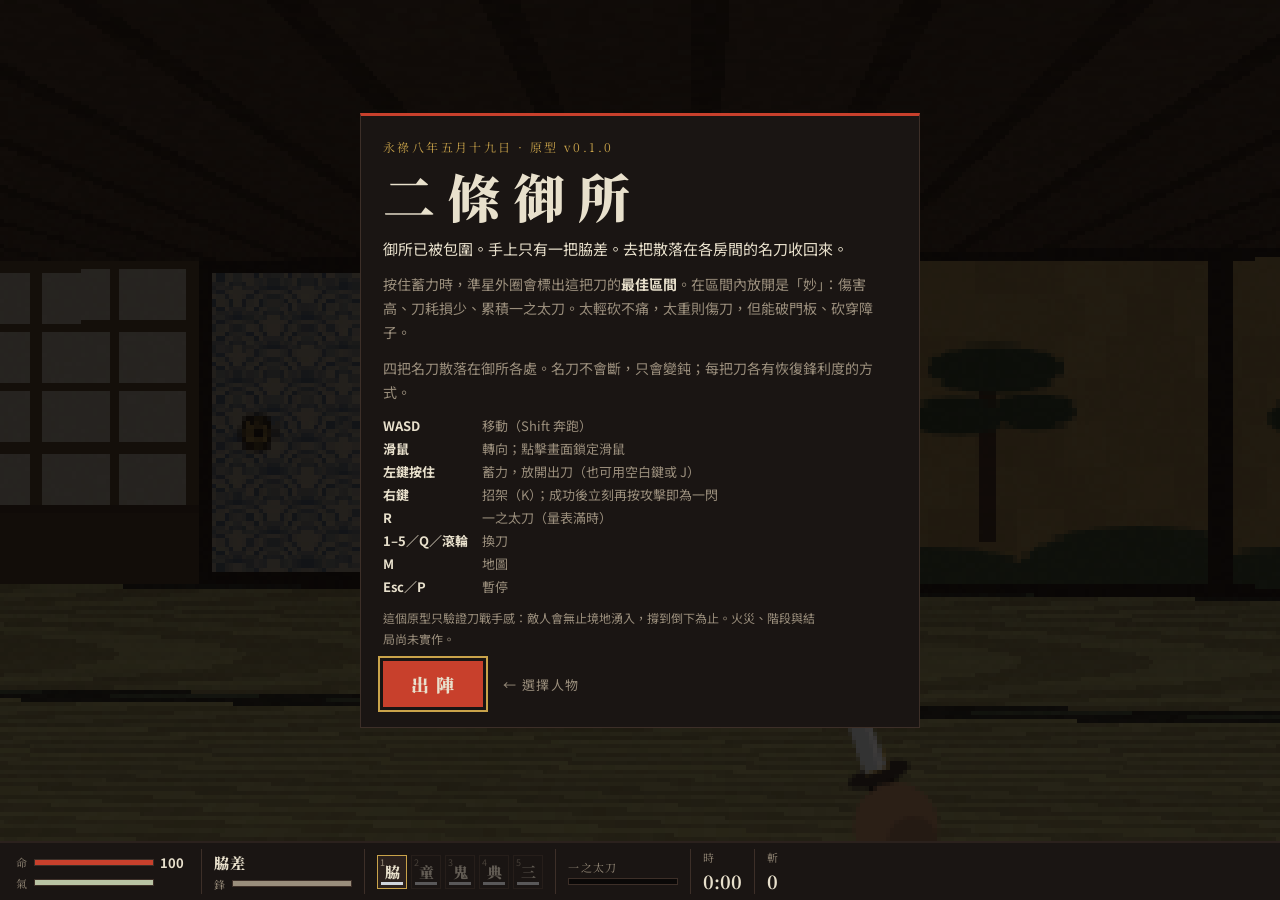
==== nijo_gosho/index.html @ 81eef3d2 "Add root scenario hub and 足利義輝 prototype (nijo_gosho v0.1.0) - index.html: scenario selection page; " ====
<!doctype html>
<html lang="zh-Hant">
<head>
<meta charset="utf-8">
<meta name="viewport" content="width=device-width,initial-scale=1,viewport-fit=cover,user-scalable=no">
<title>二條御所</title>
<link rel="preconnect" href="https://fonts.googleapis.com">
<link rel="stylesheet" href="https://fonts.googleapis.com/css2?family=Noto+Serif+TC:wght@500;900&family=Noto+Sans+TC:wght@400;700&display=swap">
<link rel="stylesheet" href="css/style.css">
</head>
<body>
<div id="app">
  <div id="view">
    <canvas id="cv" aria-label="遊戲畫面"></canvas>
    <canvas id="ui" aria-hidden="true"></canvas>
    <div id="toast" role="status"></div>
    <div id="touch" hidden>
      <div id="knob" hidden></div>
      <button class="tbtn" id="tOugi" type="button">奧</button>
      <button class="tbtn" id="tSwap" type="button">換</button>
      <button class="tbtn" id="tParry" type="button">受</button>
      <button class="tbtn" id="tAtk" type="button">斬</button>
    </div>
    <div id="screen"><div class="panel" id="panel"></div></div>
  </div>
  <div id="hud">
    <div class="cell bars" id="hpCell">
      <div class="bar"><span class="lbl">命</span><div class="track hp"><i id="bHp"></i></div><b id="vHp">100</b></div>
      <div class="bar"><span class="lbl">氣</span><div class="track st"><i id="bSt"></i></div></div>
    </div>
    <div class="cell blade" id="sharpCell">
      <div class="bname" id="bName">脇差</div>
      <div class="bar"><span class="lbl">鋒</span><div class="track sh"><i id="bSharp"></i></div></div>
    </div>
    <div class="cell slots" id="slots"></div>
    <div class="cell ougi" id="ougiCell"><span class="lbl">一之太刀</span><div class="track og"><i id="bOugi"></i></div></div>
    <div class="cell stat"><span class="lbl">時</span><b id="vTime">0:00</b></div>
    <div class="cell stat"><span class="lbl">斬</span><b id="vKills">0</b></div>
  </div>
</div>
<script src="js/config.js"></script>
<script src="js/util.js"></script>
<script src="js/audio.js"></script>
<script src="js/assets.js"></script>
<script src="js/map.js"></script>
<script src="js/world.js"></script>
<script src="js/render.js"></script>
<script src="js/fp.js"></script>
<script src="js/enemies.js"></script>
<script src="js/combat.js"></script>
<script src="js/input.js"></script>
<script src="js/hud.js"></script>
<script src="js/main.js"></script>
</body>
</html>
---- nijo_gosho/css/style.css ----
/* 漆黑・朱・金・和紙 */
:root {
  --urushi: #0e0b0a; --sumi: #1a1513; --kaba: #2b211d; --line: #3d2f28;
  --shu: #c8402c; --kin: #c9a34a; --washi: #e8e0cc; --dim: #9a8e7c; --ai: #4f6f93;
  --f-serif: 'Noto Serif TC', 'Songti TC', 'PMingLiU', serif;
  --f-sans: 'Noto Sans TC', 'Microsoft JhengHei', 'PingFang TC', system-ui, sans-serif;
  color-scheme: dark;
}
* { box-sizing: border-box; }
html, body { height: 100%; margin: 0; background: var(--urushi); color: var(--washi); font-family: var(--f-sans); overflow: hidden; touch-action: none; -webkit-user-select: none; user-select: none; }
#app { height: 100%; display: flex; flex-direction: column; padding-top: env(safe-area-inset-top, 0px); }
#view { flex: 1; position: relative; min-height: 0; background: #000; }
#cv, #ui { position: absolute; inset: 0; width: 100%; height: 100%; display: block; }
#cv { image-rendering: pixelated; image-rendering: crisp-edges; }
#ui { pointer-events: none; }

#toast { position: absolute; left: 50%; top: 14%; transform: translateX(-50%); font-family: var(--f-serif); font-weight: 900; font-size: clamp(16px, 3vw, 24px); color: var(--washi); text-shadow: 0 2px 0 #000, 0 0 12px rgba(0,0,0,.8); letter-spacing: .12em; opacity: 0; transition: opacity .15s; pointer-events: none; white-space: nowrap; max-width: calc(100% - 32px); overflow: hidden; text-overflow: ellipsis; }
#toast.show { opacity: 1; }

#hud { display: flex; flex-wrap: wrap; align-items: stretch; background: var(--sumi); border-top: 2px solid var(--kaba); padding: 6px 16px calc(6px + env(safe-area-inset-bottom, 0px)); gap: 4px 0; }
.cell { display: flex; flex-direction: column; justify-content: center; gap: 3px; padding-inline: 12px; border-left: 1px solid var(--line); min-width: 0; }
.cell:first-child { border-left: 0; padding-left: 0; }
.lbl { font-size: 11px; color: var(--dim); letter-spacing: .12em; font-family: var(--f-serif); }
.bar { display: flex; align-items: center; gap: 6px; }
.track { position: relative; width: 120px; height: 7px; background: #0a0807; border: 1px solid var(--line); overflow: hidden; }
.track i { position: absolute; inset: 0 auto 0 0; width: 100%; background: var(--washi); }
.track.hp i { background: var(--shu); }
.track.st i { background: #b9c4a4; }
.track.sh i { background: #cfd5dc; }
.track.og { width: 110px; }
.track.og i { background: var(--kin); }
.bars b { font-size: 13px; font-variant-numeric: tabular-nums; min-width: 2.2em; }
#hpCell.low .track.hp { box-shadow: 0 0 0 1px var(--shu); }
.bname { font-family: var(--f-serif); font-weight: 900; font-size: 15px; letter-spacing: .08em; white-space: nowrap; }
#sharpCell.dull .bname { color: var(--dim); }
#sharpCell.dull .track.sh { border-color: var(--shu); }
#sharpCell.inf .track.sh i { background: var(--dim); }
.slots { flex-direction: row; align-items: center; gap: 4px; }
.slot { position: relative; width: 30px; height: 34px; border: 1px solid var(--line); display: flex; flex-direction: column; align-items: center; justify-content: center; opacity: .35; }
.slot .k { position: absolute; left: 2px; top: 0; font-size: 9px; color: var(--dim); }
.slot .m { font-family: var(--f-serif); font-weight: 900; font-size: 15px; line-height: 1; }
.slot .s { position: absolute; left: 3px; right: 3px; bottom: 3px; height: 3px; background: #0a0807; }
.slot .s i { position: absolute; inset: 0 auto 0 0; background: #cfd5dc; }
.slot.own { opacity: 1; }
.slot.cur { border-color: var(--kin); background: var(--kaba); }
.slot.dull .m { color: var(--shu); }
#ougiCell.ready .lbl { color: var(--kin); }
#ougiCell.ready .track.og { box-shadow: 0 0 6px var(--kin); }
.stat b { font-size: 18px; font-variant-numeric: tabular-nums; font-family: var(--f-serif); }

#screen { position: absolute; inset: 0; display: flex; align-items: center; justify-content: center; background: rgba(8,6,5,.78); padding-inline: 16px; overflow-y: auto; }
#screen[hidden] { display: none; }
.panel { width: min(560px, 100%); margin-block: 16px; background: var(--sumi); border: 1px solid var(--line); border-top: 3px solid var(--shu); padding: 22px 22px 20px; display: flex; flex-direction: column; gap: 12px; }
.eyebrow { font-family: var(--f-serif); font-size: 12px; color: var(--kin); letter-spacing: .2em; }
.panel h1 { margin: 0; font-family: var(--f-serif); font-weight: 900; font-size: clamp(34px, 8vw, 52px); letter-spacing: .25em; line-height: 1.1; }
.panel p { margin: 0; color: var(--dim); font-size: 14px; line-height: 1.7; max-width: 62ch; }
.panel p.lead { color: var(--washi); font-size: 15px; }
.panel p b { color: var(--washi); }
.panel .hint { font-size: 12px; }
.keys { display: grid; grid-template-columns: auto 1fr; gap: 4px 14px; margin: 0; font-size: 13px; }
.keys dt { font-weight: 700; white-space: nowrap; }
.keys dd { margin: 0; color: var(--dim); }
.stats { display: grid; grid-template-columns: repeat(auto-fill, minmax(84px, 1fr)); gap: 10px; }
.stats div { display: flex; flex-direction: column; }
.stats .val { font-family: var(--f-serif); font-weight: 900; font-size: 22px; font-variant-numeric: tabular-nums; }
.btn { align-self: flex-start; background: var(--shu); color: var(--washi); border: 0; font-family: var(--f-serif); font-weight: 900; font-size: 18px; letter-spacing: .4em; padding: 10px 22px 10px 28px; cursor: pointer; }
.panel .row { display: flex; align-items: center; gap: 20px; flex-wrap: wrap; }
.back { color: var(--dim); font-size: 13px; text-decoration: none; letter-spacing: .1em; }
.back:hover, .back:focus-visible { color: var(--washi); }
.btn:focus-visible { outline: 2px solid var(--kin); outline-offset: 3px; }

#touch { position: absolute; inset: 0; }
#knob { position: absolute; width: 56px; height: 56px; margin: -28px 0 0 -28px; border-radius: 50%; border: 2px solid rgba(201,163,74,.6); background: rgba(201,163,74,.12); pointer-events: none; }
.tbtn { position: absolute; border-radius: 50%; border: 2px solid rgba(232,224,204,.35); background: rgba(26,21,19,.55); color: var(--washi); font-family: var(--f-serif); font-weight: 900; font-size: 16px; display: flex; align-items: center; justify-content: center; touch-action: none; padding: 0; }
.tbtn.on { background: rgba(200,64,44,.45); }
#tAtk { right: 18px; bottom: 20px; width: 86px; height: 86px; font-size: 22px; border-color: rgba(200,64,44,.8); }
#tParry { right: 116px; bottom: 18px; width: 62px; height: 62px; }
#tSwap { right: 30px; bottom: 120px; width: 50px; height: 50px; font-size: 14px; }
#tOugi { right: 96px; bottom: 96px; width: 50px; height: 50px; font-size: 14px; border-color: rgba(201,163,74,.7); }

@media (max-width: 720px) {
  .track { width: 80px; } .track.og { width: 70px; }
  .cell { padding-inline: 8px; }
  .bname { font-size: 13px; }
}
@media (max-height: 480px), (max-width: 560px) {
  #hud { flex-wrap: nowrap; overflow: hidden; padding-block: 4px; }
  .cell { padding-inline: 6px; gap: 2px; }
  .track { width: 56px; height: 6px; } .track.og { width: 48px; }
  .bars b { display: none; }
  .bname { font-size: 12px; }
  .slot { width: 22px; height: 26px; } .slot .m { font-size: 12px; } .slot .k { display: none; }
  #ougiCell .lbl { font-size: 10px; letter-spacing: 0; }
  .stat b { font-size: 14px; }
}
@media (prefers-reduced-motion: reduce) { #toast { transition: none; } }
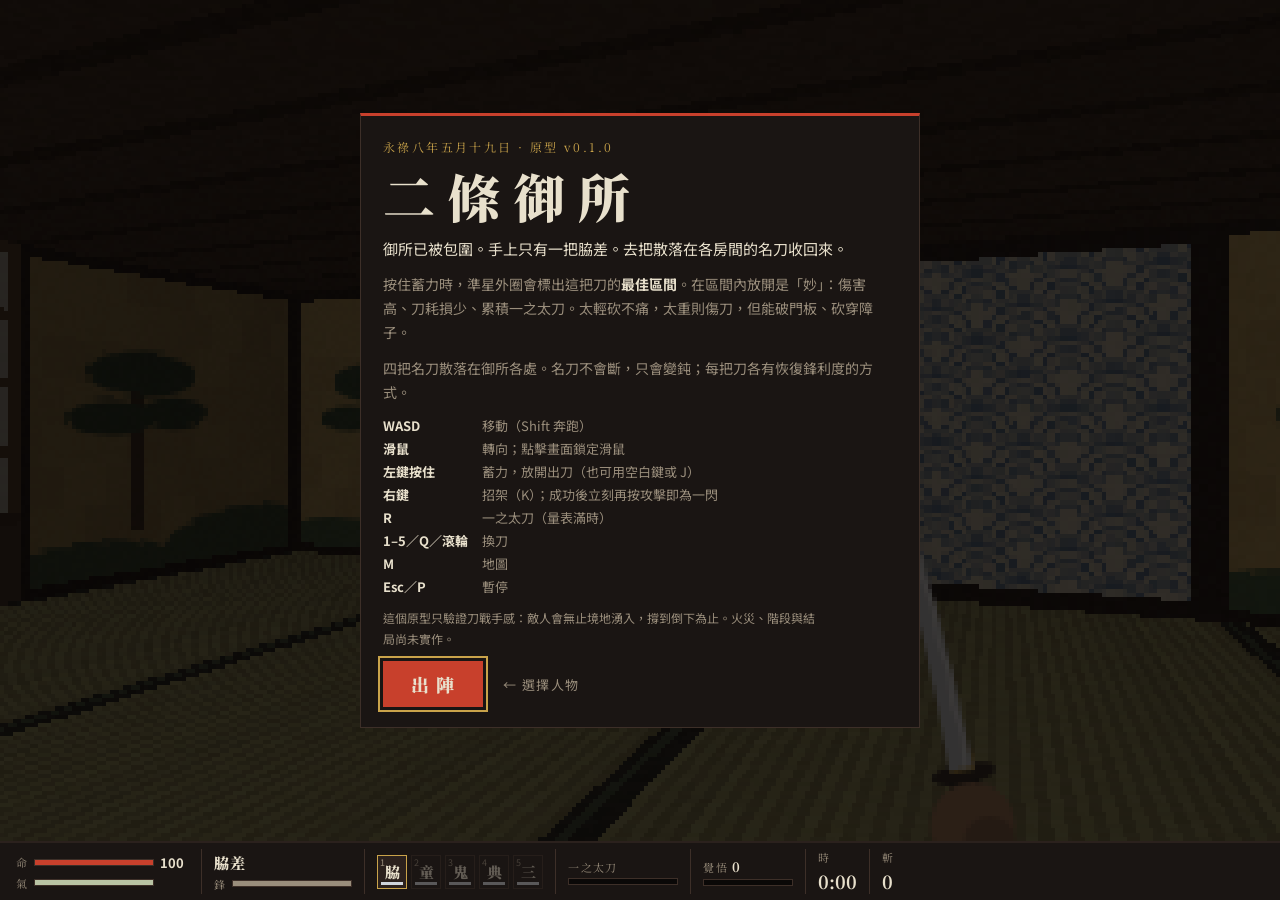
==== commit 5d9635a8: "nijo_gosho: distinct blade identities and kakugo upgrades - Each meito has its own stance, swing pat" ====
--- a/nijo_gosho/index.html
+++ b/nijo_gosho/index.html
@@ -14,6 +14,7 @@
     <canvas id="cv" aria-label="遊戲畫面"></canvas>
     <canvas id="ui" aria-hidden="true"></canvas>
     <div id="toast" role="status"></div>
+    <div id="jisei" hidden aria-label="辭世之句"></div>
     <div id="touch" hidden>
       <div id="knob" hidden></div>
       <button class="tbtn" id="tOugi" type="button">奧</button>
@@ -34,6 +35,7 @@
     </div>
     <div class="cell slots" id="slots"></div>
     <div class="cell ougi" id="ougiCell"><span class="lbl">一之太刀</span><div class="track og"><i id="bOugi"></i></div></div>
+    <div class="cell kakugo"><span class="lbl">覺悟 <b id="vLevel">0</b></span><div class="track kg"><i id="bKakugo"></i></div></div>
     <div class="cell stat"><span class="lbl">時</span><b id="vTime">0:00</b></div>
     <div class="cell stat"><span class="lbl">斬</span><b id="vKills">0</b></div>
   </div>
--- a/nijo_gosho/css/style.css
+++ b/nijo_gosho/css/style.css
@@ -73,17 +73,40 @@
 #knob { position: absolute; width: 56px; height: 56px; margin: -28px 0 0 -28px; border-radius: 50%; border: 2px solid rgba(201,163,74,.6); background: rgba(201,163,74,.12); pointer-events: none; }
 .tbtn { position: absolute; border-radius: 50%; border: 2px solid rgba(232,224,204,.35); background: rgba(26,21,19,.55); color: var(--washi); font-family: var(--f-serif); font-weight: 900; font-size: 16px; display: flex; align-items: center; justify-content: center; touch-action: none; padding: 0; }
 .tbtn.on { background: rgba(200,64,44,.45); }
-#tAtk { right: 18px; bottom: 20px; width: 86px; height: 86px; font-size: 22px; border-color: rgba(200,64,44,.8); }
-#tParry { right: 116px; bottom: 18px; width: 62px; height: 62px; }
-#tSwap { right: 30px; bottom: 120px; width: 50px; height: 50px; font-size: 14px; }
-#tOugi { right: 96px; bottom: 96px; width: 50px; height: 50px; font-size: 14px; border-color: rgba(201,163,74,.7); }
+/* 按鈕整組往上，避開手機底部的系統手勢區與拇指根部 */
+#tAtk { right: 22px; bottom: 34%; width: 86px; height: 86px; font-size: 22px; border-color: rgba(200,64,44,.8); }
+#tParry { right: 122px; bottom: calc(34% - 6px); width: 62px; height: 62px; }
+#tSwap { right: 36px; bottom: calc(34% + 100px); width: 50px; height: 50px; font-size: 14px; }
+#tOugi { right: 104px; bottom: calc(34% + 76px); width: 50px; height: 50px; font-size: 14px; border-color: rgba(201,163,74,.7); }
+@media (max-height: 420px) {
+  #tAtk { bottom: 22%; } #tParry { bottom: calc(22% - 6px); }
+  #tSwap { bottom: calc(22% + 96px); } #tOugi { bottom: calc(22% + 72px); }
+}
 
 @media (max-width: 720px) {
   .track { width: 80px; } .track.og { width: 70px; }
   .cell { padding-inline: 8px; }
   .bname { font-size: 13px; }
 }
+/* 覺悟 */
+.track.kg { width: 90px; } .track.kg i { background: #b9a4d8; }
+.kakugo .lbl b { color: var(--washi); font-family: var(--f-serif); font-size: 13px; }
+.cards { display: flex; flex-direction: column; gap: 10px; }
+.card { display: grid; grid-template-columns: auto 1fr auto; align-items: center; gap: 14px; width: 100%; text-align: left; background: var(--kaba); color: var(--washi); border: 1px solid var(--line); border-left: 4px solid var(--c); padding: 14px 16px; font-family: var(--f-sans); font-size: 16px; cursor: pointer; }
+.card:hover, .card:focus-visible { border-color: var(--c); outline: none; background: #3a2c26; }
+.card .ck { font-family: var(--f-serif); font-weight: 900; color: var(--dim); }
+.card .ct { font-weight: 700; }
+.card .cl { color: var(--c); font-size: 11px; letter-spacing: .15em; white-space: nowrap; }
+/* 辭世之句：直書，畫面右側 */
+#jisei { position: absolute; right: 18px; top: 18px; display: flex; flex-direction: row-reverse; gap: 10px; writing-mode: vertical-rl; font-family: var(--f-serif); font-weight: 900; font-size: clamp(15px, 2.6vw, 22px); letter-spacing: .25em; pointer-events: none; }
+#jisei[hidden] { display: none; }
+#jisei span { color: rgba(232,224,204,.08); text-shadow: none; }
+#jisei span.on { color: var(--washi); text-shadow: 0 0 8px rgba(0,0,0,.9), 0 2px 0 #000; transition: color 1.2s; }
+#jisei span.new { color: #fff3d6; }
+.jisei-result { font-family: var(--f-serif); font-weight: 900; color: var(--washi) !important; font-size: 17px !important; letter-spacing: .1em; }
+.jisei-result .blank { display: inline-block; min-width: 4em; border-bottom: 1px solid var(--line); }
 @media (max-height: 480px), (max-width: 560px) {
+  .track.kg { width: 44px; }
   #hud { flex-wrap: nowrap; overflow: hidden; padding-block: 4px; }
   .cell { padding-inline: 6px; gap: 2px; }
   .track { width: 56px; height: 6px; } .track.og { width: 48px; }
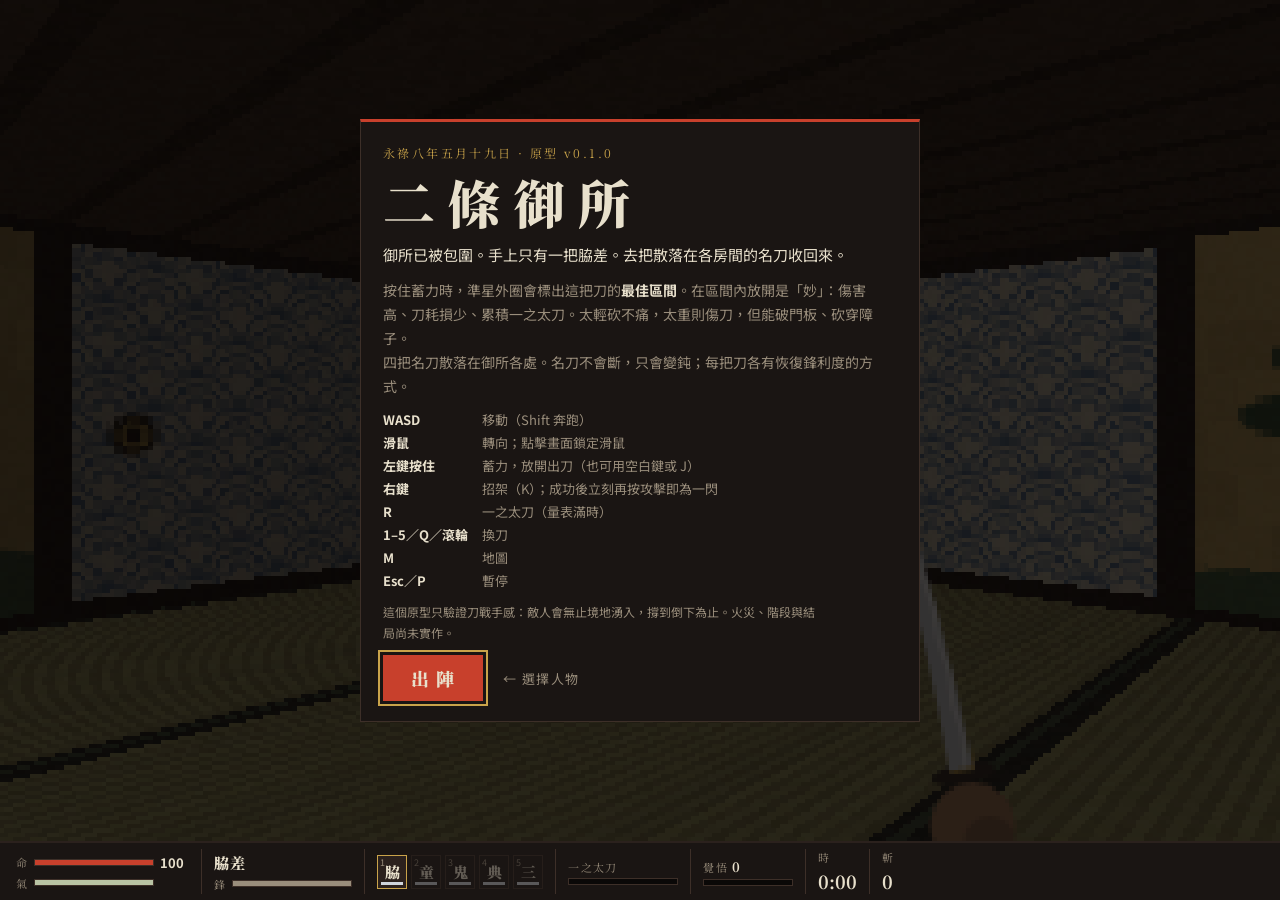
==== commit 0dfe81da: "nijo_gosho: fix iOS landscape layout - Lock #app to the viewport (position: fixed) with safe-area pa" ====
--- a/nijo_gosho/index.html
+++ b/nijo_gosho/index.html
@@ -2,7 +2,7 @@
 <html lang="zh-Hant">
 <head>
 <meta charset="utf-8">
-<meta name="viewport" content="width=device-width,initial-scale=1,viewport-fit=cover,user-scalable=no">
+<meta name="viewport" content="width=device-width,initial-scale=1,maximum-scale=1,viewport-fit=cover,user-scalable=no">
 <title>二條御所</title>
 <link rel="preconnect" href="https://fonts.googleapis.com">
 <link rel="stylesheet" href="https://fonts.googleapis.com/css2?family=Noto+Serif+TC:wght@500;900&family=Noto+Sans+TC:wght@400;700&display=swap">
--- a/nijo_gosho/css/style.css
+++ b/nijo_gosho/css/style.css
@@ -7,8 +7,9 @@
   color-scheme: dark;
 }
 * { box-sizing: border-box; }
-html, body { height: 100%; margin: 0; background: var(--urushi); color: var(--washi); font-family: var(--f-sans); overflow: hidden; touch-action: none; -webkit-user-select: none; user-select: none; }
-#app { height: 100%; display: flex; flex-direction: column; padding-top: env(safe-area-inset-top, 0px); }
+html, body { position: fixed; inset: 0; width: 100%; height: 100%; margin: 0; background: var(--urushi); color: var(--washi); font-family: var(--f-sans); overflow: hidden; touch-action: none; -webkit-user-select: none; user-select: none; }
+/* 鎖死在視窗上：iOS 轉橫向時不會殘留舊尺寸或出現空白 */
+#app { position: fixed; inset: 0; display: flex; flex-direction: column; padding: env(safe-area-inset-top, 0px) env(safe-area-inset-right, 0px) 0 env(safe-area-inset-left, 0px); }
 #view { flex: 1; position: relative; min-height: 0; background: #000; }
 #cv, #ui { position: absolute; inset: 0; width: 100%; height: 100%; display: block; }
 #cv { image-rendering: pixelated; image-rendering: crisp-edges; }
@@ -48,9 +49,9 @@
 #ougiCell.ready .track.og { box-shadow: 0 0 6px var(--kin); }
 .stat b { font-size: 18px; font-variant-numeric: tabular-nums; font-family: var(--f-serif); }
 
-#screen { position: absolute; inset: 0; display: flex; align-items: center; justify-content: center; background: rgba(8,6,5,.78); padding-inline: 16px; overflow-y: auto; }
+#screen { position: absolute; inset: 0; display: flex; align-items: flex-start; justify-content: center; background: rgba(8,6,5,.78); padding-inline: 16px; overflow-y: auto; }
 #screen[hidden] { display: none; }
-.panel { width: min(560px, 100%); margin-block: 16px; background: var(--sumi); border: 1px solid var(--line); border-top: 3px solid var(--shu); padding: 22px 22px 20px; display: flex; flex-direction: column; gap: 12px; }
+.panel { width: min(560px, 100%); margin-block: auto; /* 比畫面高時從頂端開始捲，不會被裁掉 */ background: var(--sumi); border: 1px solid var(--line); border-top: 3px solid var(--shu); padding: 22px 22px 20px; display: flex; flex-direction: column; gap: 12px; }
 .eyebrow { font-family: var(--f-serif); font-size: 12px; color: var(--kin); letter-spacing: .2em; }
 .panel h1 { margin: 0; font-family: var(--f-serif); font-weight: 900; font-size: clamp(34px, 8vw, 52px); letter-spacing: .25em; line-height: 1.1; }
 .panel p { margin: 0; color: var(--dim); font-size: 14px; line-height: 1.7; max-width: 62ch; }
@@ -116,4 +117,14 @@
   #ougiCell .lbl { font-size: 10px; letter-spacing: 0; }
   .stat b { font-size: 14px; }
 }
+/* 橫拿手機：開始畫面精簡 */
+@media (max-height: 480px) {
+  #screen { padding-block: 10px; }
+  .panel { margin-block: auto; padding: 14px 18px; gap: 8px; width: min(720px, 100%); }
+  .panel h1 { font-size: 30px; }
+  .panel p { font-size: 13px; line-height: 1.55; }
+  .panel .rules { display: none; }
+  .panel .hint { display: none; }
+  .keys { grid-template-columns: auto 1fr auto 1fr; font-size: 12px; }
+}
 @media (prefers-reduced-motion: reduce) { #toast { transition: none; } }
